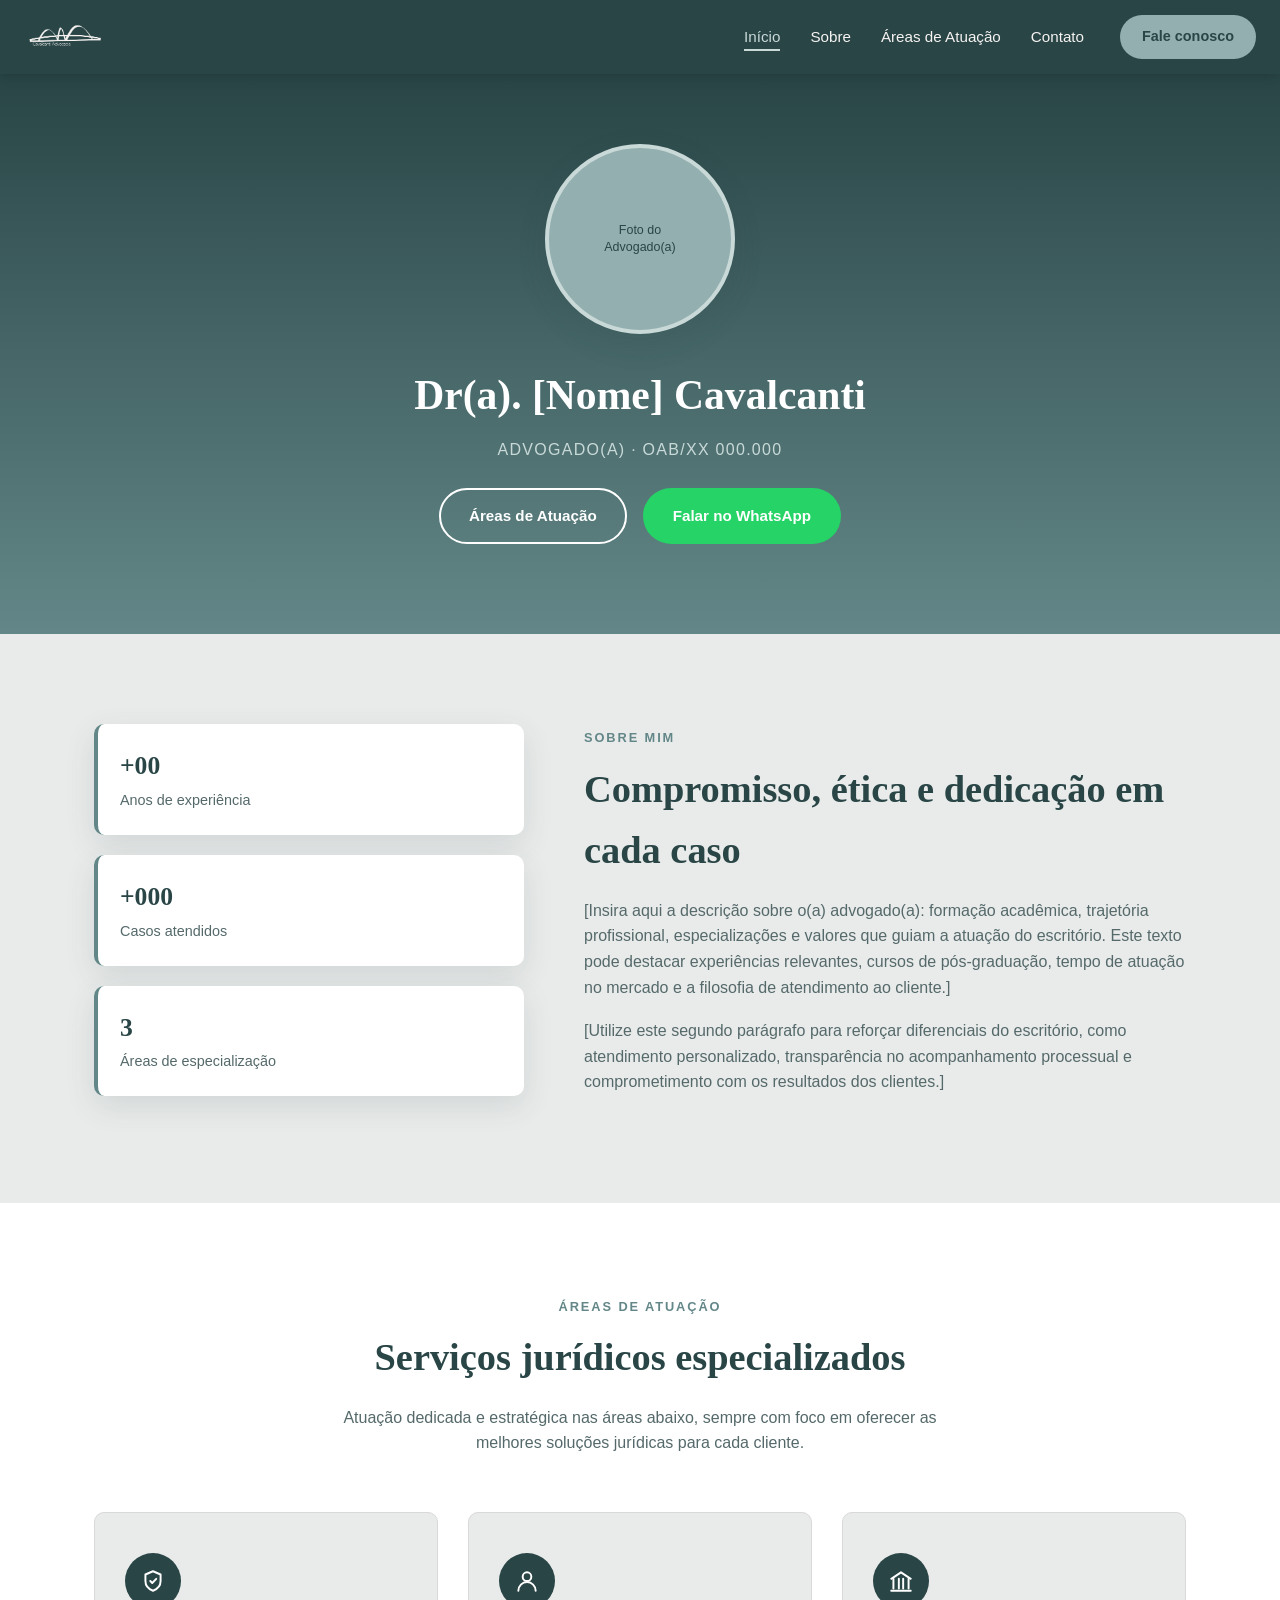
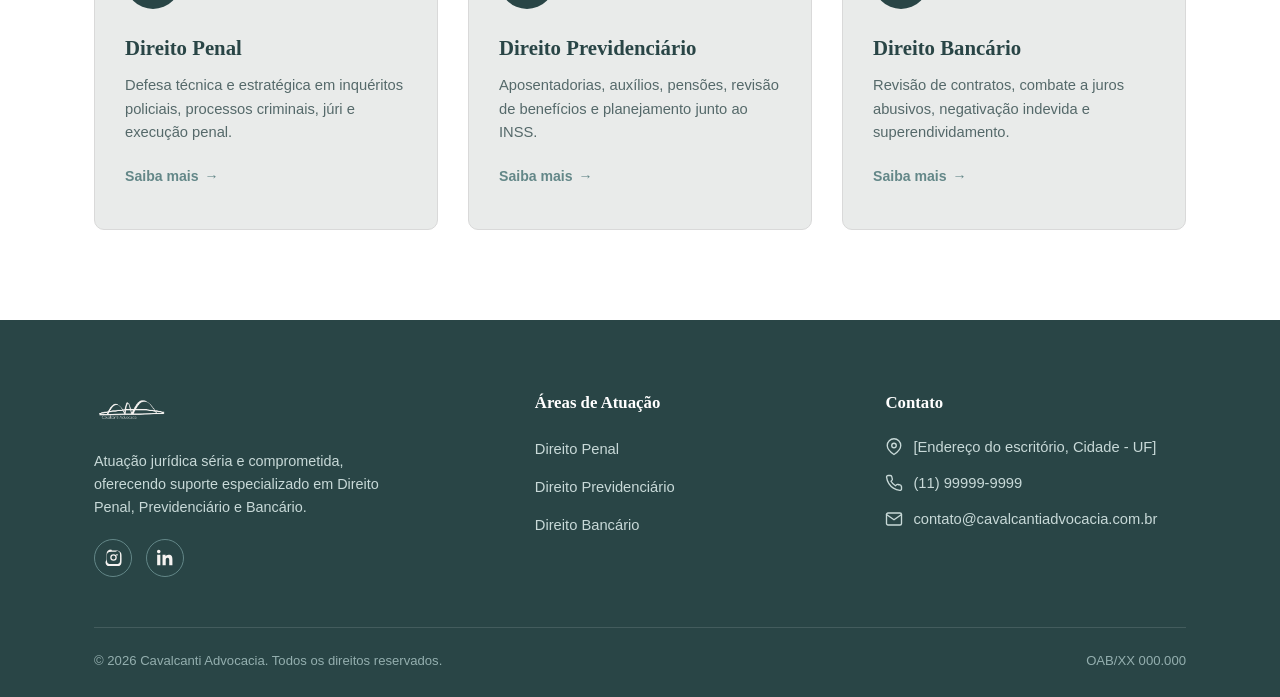
==== index.html @ 25c7cf54 "código inicial cavalcanti advocacia" ====
<!DOCTYPE html>
<html lang="pt-BR">
<head>
  <meta charset="UTF-8">
  <meta name="viewport" content="width=device-width, initial-scale=1.0">
  <title>Cavalcanti Advocacia | Advocacia especializada</title>
  <meta name="description" content="Cavalcanti Advocacia — atuação especializada em Direito Penal, Direito Previdenciário e Direito Bancário.">
  <link rel="icon" href="assets/img/logo.png" type="image/png">
  <link rel="stylesheet" href="css/style.css">
</head>
<body>

  <!-- ==================== HEADER ==================== -->
  <header class="header">
    <div class="header__inner">
      <a href="index.html" class="header__logo">
        <img src="assets/img/logo.png" alt="Cavalcanti Advocacia">
      </a>

      <nav class="nav">
        <ul class="nav__list">
          <li><a href="index.html" class="nav__link is-active">Início</a></li>
          <li><a href="index.html#sobre" class="nav__link">Sobre</a></li>
          <li><a href="index.html#areas-de-atuacao" class="nav__link">Áreas de Atuação</a></li>
          <li><a href="index.html#contato" class="nav__link">Contato</a></li>
        </ul>
        <a href="https://wa.me/5511999999999" target="_blank" rel="noopener" class="nav__cta">Fale conosco</a>
      </nav>

      <button class="nav__toggle" aria-label="Abrir menu">
        <span></span>
        <span></span>
        <span></span>
      </button>
    </div>
  </header>

  <!-- ==================== HERO / FOTO ==================== -->
  <section class="hero">
    <div class="container">
      <div class="hero__photo-frame">
        <!-- Substitua o conteúdo abaixo pela foto real: <img src="assets/img/foto-perfil.jpg" alt="Nome do Advogado"> -->
        <div class="hero__photo-placeholder">Foto do<br>Advogado(a)</div>
      </div>
      <h1 class="hero__name">Dr(a). [Nome] Cavalcanti</h1>
      <p class="hero__role">Advogado(a) &middot; OAB/XX 000.000</p>
      <div class="hero__actions">
        <a href="#areas-de-atuacao" class="btn btn-outline">Áreas de Atuação</a>
        <a href="https://wa.me/5511999999999" target="_blank" rel="noopener" class="btn btn-whatsapp">Falar no WhatsApp</a>
      </div>
    </div>
  </section>

  <!-- ==================== SOBRE MIM ==================== -->
  <section class="about" id="sobre">
    <div class="container about__grid">
      <div class="about__highlights">
        <div class="about__highlight">
          <strong>+00</strong>
          <span>Anos de experiência</span>
        </div>
        <div class="about__highlight">
          <strong>+000</strong>
          <span>Casos atendidos</span>
        </div>
        <div class="about__highlight">
          <strong>3</strong>
          <span>Áreas de especialização</span>
        </div>
      </div>

      <div class="about__text">
        <span class="section-label">Sobre mim</span>
        <h2 class="section-title">Compromisso, ética e dedicação em cada caso</h2>
        <p>
          [Insira aqui a descrição sobre o(a) advogado(a): formação acadêmica, trajetória profissional,
          especializações e valores que guiam a atuação do escritório. Este texto pode destacar experiências
          relevantes, cursos de pós-graduação, tempo de atuação no mercado e a filosofia de atendimento ao cliente.]
        </p>
        <p>
          [Utilize este segundo parágrafo para reforçar diferenciais do escritório, como atendimento personalizado,
          transparência no acompanhamento processual e comprometimento com os resultados dos clientes.]
        </p>
      </div>
    </div>
  </section>

  <!-- ==================== ÁREAS DE ATUAÇÃO ==================== -->
  <section class="services" id="areas-de-atuacao">
    <div class="container">
      <div class="services__header">
        <span class="section-label">Áreas de Atuação</span>
        <h2 class="section-title">Serviços jurídicos especializados</h2>
        <p class="section-intro">
          Atuação dedicada e estratégica nas áreas abaixo, sempre com foco em oferecer as melhores soluções
          jurídicas para cada cliente.
        </p>
      </div>

      <div class="services__grid">

        <a href="servicos/direito-penal.html" class="service-card">
          <div class="service-card__icon">
            <svg viewBox="0 0 24 24" stroke-width="1.8" stroke-linecap="round" stroke-linejoin="round">
              <path d="M12 3l7 3v6c0 4.5-3 7.5-7 9-4-1.5-7-4.5-7-9V6l7-3z"></path>
              <path d="M9.5 12l1.8 1.8L15 10"></path>
            </svg>
          </div>
          <h3 class="service-card__title">Direito Penal</h3>
          <p class="service-card__text">
            Defesa técnica e estratégica em inquéritos policiais, processos criminais, júri e execução penal.
          </p>
          <span class="service-card__link">Saiba mais</span>
        </a>

        <a href="servicos/direito-previdenciario.html" class="service-card">
          <div class="service-card__icon">
            <svg viewBox="0 0 24 24" stroke-width="1.8" stroke-linecap="round" stroke-linejoin="round">
              <circle cx="12" cy="8" r="4"></circle>
              <path d="M4 21c0-4.4 3.6-8 8-8s8 3.6 8 8"></path>
            </svg>
          </div>
          <h3 class="service-card__title">Direito Previdenciário</h3>
          <p class="service-card__text">
            Aposentadorias, auxílios, pensões, revisão de benefícios e planejamento junto ao INSS.
          </p>
          <span class="service-card__link">Saiba mais</span>
        </a>

        <a href="servicos/direito-bancario.html" class="service-card">
          <div class="service-card__icon">
            <svg viewBox="0 0 24 24" stroke-width="1.8" stroke-linecap="round" stroke-linejoin="round">
              <path d="M3 10l9-6 9 6"></path>
              <path d="M5 10v9M10 10v9M14 10v9M19 10v9"></path>
              <path d="M3 21h18"></path>
            </svg>
          </div>
          <h3 class="service-card__title">Direito Bancário</h3>
          <p class="service-card__text">
            Revisão de contratos, combate a juros abusivos, negativação indevida e superendividamento.
          </p>
          <span class="service-card__link">Saiba mais</span>
        </a>

      </div>
    </div>
  </section>

  <!-- ==================== RODAPÉ / CONTATO ==================== -->
  <footer class="footer" id="contato">
    <div class="container">
      <div class="footer__grid">
        <div>
          <a href="index.html" class="footer__logo">
            <img src="assets/img/logo.png" alt="Cavalcanti Advocacia">
          </a>
          <p class="footer__about">
            Atuação jurídica séria e comprometida, oferecendo suporte especializado em Direito Penal,
            Previdenciário e Bancário.
          </p>
          <div class="footer__social">
            <a href="#" target="_blank" rel="noopener" aria-label="Instagram">
              <svg viewBox="0 0 24 24"><path d="M12 2.2c3.2 0 3.6 0 4.9.07 1.2.06 2 .25 2.7.53a5.4 5.4 0 011.9 1.27 5.4 5.4 0 011.28 1.9c.28.7.47 1.5.53 2.7.06 1.3.07 1.7.07 4.9s0 3.6-.07 4.9c-.06 1.2-.25 2-.53 2.7a5.4 5.4 0 01-1.27 1.9 5.4 5.4 0 01-1.9 1.28c-.7.28-1.5.47-2.7.53-1.3.06-1.7.07-4.9.07s-3.6 0-4.9-.07c-1.2-.06-2-.25-2.7-.53a5.4 5.4 0 01-1.9-1.27 5.4 5.4 0 01-1.28-1.9c-.28-.7-.47-1.5-.53-2.7C2.2 15.6 2.2 15.2 2.2 12s0-3.6.07-4.9c.06-1.2.25-2 .53-2.7a5.4 5.4 0 011.27-1.9A5.4 5.4 0 015.97 1.2c.7-.28 1.5-.47 2.7-.53C9.97 2.2 10.4 2.2 12 2.2zm0 1.8c-3.14 0-3.5 0-4.75.07-1 .05-1.6.2-1.97.35a3.6 3.6 0 00-1.3.85 3.6 3.6 0 00-.85 1.3c-.15.37-.3.97-.35 1.97C2.7 8.5 2.7 8.86 2.7 12s0 3.5.07 4.75c.05 1 .2 1.6.35 1.97.16.4.4.75.85 1.3.4.4.75.65 1.3.85.37.15.97.3 1.97.35 1.25.06 1.6.07 4.75.07s3.5 0 4.75-.07c1-.05 1.6-.2 1.97-.35a3.6 3.6 0 001.3-.85c.4-.4.65-.75.85-1.3.15-.37.3-.97.35-1.97.06-1.25.07-1.6.07-4.75s0-3.5-.07-4.75c-.05-1-.2-1.6-.35-1.97a3.6 3.6 0 00-.85-1.3 3.6 3.6 0 00-1.3-.85c-.37-.15-.97-.3-1.97-.35C15.5 4 15.14 4 12 4zm0 3.4a4.6 4.6 0 110 9.2 4.6 4.6 0 010-9.2zm0 1.8a2.8 2.8 0 100 5.6 2.8 2.8 0 000-5.6zm4.8-2a1.08 1.08 0 110 2.15 1.08 1.08 0 010-2.15z"></path></svg>
            </a>
            <a href="#" target="_blank" rel="noopener" aria-label="LinkedIn">
              <svg viewBox="0 0 24 24"><path d="M4.98 3.5C4.98 4.88 3.9 6 2.5 6S0 4.88 0 3.5 1.12 1 2.5 1s2.48 1.12 2.48 2.5zM.24 8.25h4.5V23H.24V8.25zm7.6 0H12.1v2.01h.06c.6-1.1 2.06-2.26 4.24-2.26 4.53 0 5.36 2.9 5.36 6.68V23h-4.5v-6.86c0-1.64-.03-3.75-2.3-3.75-2.3 0-2.65 1.77-2.65 3.63V23h-4.5V8.25z"></path></svg>
            </a>
          </div>
        </div>

        <div>
          <h4 class="footer__heading">Áreas de Atuação</h4>
          <ul class="footer__list">
            <li><a href="servicos/direito-penal.html">Direito Penal</a></li>
            <li><a href="servicos/direito-previdenciario.html">Direito Previdenciário</a></li>
            <li><a href="servicos/direito-bancario.html">Direito Bancário</a></li>
          </ul>
        </div>

        <div>
          <h4 class="footer__heading">Contato</h4>
          <ul class="footer__list">
            <li class="footer__contact-item">
              <svg viewBox="0 0 24 24" stroke="currentColor" stroke-width="1.8" stroke-linecap="round" stroke-linejoin="round"><path d="M21 10c0 6-9 12-9 12S3 16 3 10a9 9 0 0118 0z"></path><circle cx="12" cy="10" r="3"></circle></svg>
              <span>[Endereço do escritório, Cidade - UF]</span>
            </li>
            <li class="footer__contact-item">
              <svg viewBox="0 0 24 24" stroke="currentColor" stroke-width="1.8" stroke-linecap="round" stroke-linejoin="round"><path d="M22 16.9v3a2 2 0 01-2.2 2 19.8 19.8 0 01-8.6-3.1 19.5 19.5 0 01-6-6A19.8 19.8 0 012.1 4.2 2 2 0 014.1 2h3a2 2 0 012 1.7c.1.9.3 1.8.6 2.7a2 2 0 01-.5 2.1L8 9.7a16 16 0 006 6l1.2-1.2a2 2 0 012.1-.5c.9.3 1.8.5 2.7.6a2 2 0 011.7 2.1z"></path></svg>
              <a href="https://wa.me/5511999999999" target="_blank" rel="noopener">(11) 99999-9999</a>
            </li>
            <li class="footer__contact-item">
              <svg viewBox="0 0 24 24" stroke="currentColor" stroke-width="1.8" stroke-linecap="round" stroke-linejoin="round"><path d="M4 4h16v16H4z" opacity="0"></path><path d="M22 6l-10 7L2 6"></path><rect x="2" y="4" width="20" height="16" rx="2"></rect></svg>
              <a href="mailto:contato@cavalcantiadvocacia.com.br">contato@cavalcantiadvocacia.com.br</a>
            </li>
          </ul>
        </div>
      </div>

      <div class="footer__bottom">
        <span>&copy; <span id="year"></span> Cavalcanti Advocacia. Todos os direitos reservados.</span>
        <span>OAB/XX 000.000</span>
      </div>
    </div>
  </footer>

  <!-- ==================== BOTÃO FLUTUANTE WHATSAPP ==================== -->
  <a href="https://wa.me/5511999999999?text=Ol%C3%A1%2C%20gostaria%20de%20falar%20sobre%20um%20caso."
     target="_blank" rel="noopener" class="whatsapp-float" aria-label="Falar no WhatsApp">
    <svg viewBox="0 0 32 32"><path d="M16.01 3C9.38 3 4 8.38 4 15.01c0 2.35.66 4.55 1.8 6.42L4 29l7.76-1.75a11.9 11.9 0 004.25.78c6.63 0 12.01-5.38 12.01-12.02C28.02 8.38 22.64 3 16.01 3zm0 21.8c-1.5 0-2.94-.4-4.2-1.1l-.3-.17-4.6 1.04 1.02-4.48-.2-.32a9.7 9.7 0 01-1.5-5.16c0-5.4 4.4-9.8 9.79-9.8 5.4 0 9.79 4.4 9.79 9.8 0 5.4-4.4 9.79-9.79 9.79zm5.4-7.34c-.3-.15-1.75-.86-2.02-.96-.27-.1-.47-.15-.66.15-.2.3-.76.96-.93 1.16-.17.2-.34.22-.64.07-.3-.15-1.25-.46-2.38-1.47a8.9 8.9 0 01-1.65-2.05c-.17-.3-.02-.46.13-.6.13-.14.3-.34.44-.52.15-.17.2-.3.3-.5.1-.2.05-.37-.02-.52-.07-.15-.66-1.6-.9-2.18-.24-.58-.48-.5-.66-.5-.17 0-.37-.02-.56-.02-.2 0-.52.07-.79.37-.27.3-1.04 1.02-1.04 2.48 0 1.46 1.07 2.87 1.22 3.07.15.2 2.1 3.2 5.08 4.49.71.3 1.26.49 1.69.63.71.22 1.36.19 1.87.11.57-.08 1.75-.71 2-1.4.24-.68.24-1.27.17-1.4-.07-.13-.27-.2-.56-.34z"></path></svg>
    <span class="whatsapp-float__text">Fale conosco</span>
  </a>

  <script src="js/main.js"></script>
  <script>document.getElementById('year').textContent = new Date().getFullYear();</script>
</body>
</html>
---- css/style.css ----
/* ==========================================================================
   Cavalcanti Advocacia — Estilos globais
   ========================================================================== */

:root {
  --color-dark: #294546;
  --color-teal: #638788;
  --color-sage: #94AFAF;
  --color-sage-light: #C8D9D8;
  --color-offwhite: #E9EBEA;
  --color-gray: #D9D9D9;
  --color-white: #FFFFFF;
  --color-cream: #F6F3F1;

  --color-text: #24312f;
  --color-text-muted: #55696a;

  --font-heading: 'Georgia', 'Times New Roman', serif;
  --font-body: 'Segoe UI', Tahoma, Verdana, sans-serif;

  --container-width: 1140px;
  --radius: 10px;
  --shadow-card: 0 10px 30px rgba(41, 69, 70, 0.12);
  --transition: 0.25s ease;
}

* {
  box-sizing: border-box;
  margin: 0;
  padding: 0;
}

html {
  scroll-behavior: smooth;
}

body {
  font-family: var(--font-body);
  color: var(--color-text);
  background: var(--color-white);
  line-height: 1.6;
}

img {
  max-width: 100%;
  display: block;
}

a {
  text-decoration: none;
  color: inherit;
}

ul {
  list-style: none;
}

.container {
  width: 100%;
  max-width: var(--container-width);
  margin: 0 auto;
  padding: 0 24px;
}

.section-label {
  display: inline-block;
  font-size: 0.8rem;
  letter-spacing: 0.15em;
  text-transform: uppercase;
  color: var(--color-teal);
  font-weight: 600;
  margin-bottom: 10px;
}

.section-title {
  font-family: var(--font-heading);
  font-size: clamp(1.8rem, 3vw, 2.4rem);
  color: var(--color-dark);
  margin-bottom: 16px;
}

.section-intro {
  max-width: 640px;
  color: var(--color-text-muted);
  margin-bottom: 48px;
}

.btn {
  display: inline-flex;
  align-items: center;
  gap: 8px;
  padding: 14px 28px;
  border-radius: 999px;
  font-weight: 600;
  font-size: 0.95rem;
  border: 2px solid transparent;
  cursor: pointer;
  transition: transform var(--transition), background var(--transition), color var(--transition), border-color var(--transition);
}

.btn:hover {
  transform: translateY(-2px);
}

.btn-primary {
  background: var(--color-dark);
  color: var(--color-white);
}

.btn-primary:hover {
  background: var(--color-teal);
}

.btn-outline {
  border-color: var(--color-white);
  color: var(--color-white);
}

.btn-outline:hover {
  background: var(--color-white);
  color: var(--color-dark);
}

.btn-whatsapp {
  background: #25D366;
  color: var(--color-white);
}

.btn-whatsapp:hover {
  background: #1ebe5b;
}

/* ==========================================================================
   Header
   ========================================================================== */

.header {
  position: sticky;
  top: 0;
  z-index: 200;
  background: var(--color-dark);
  box-shadow: 0 2px 12px rgba(0, 0, 0, 0.15);
}

.header__inner {
  display: flex;
  align-items: center;
  justify-content: space-between;
  padding: 14px 24px;
}

.header__logo img {
  height: 46px;
  width: auto;
}

.nav {
  display: flex;
  align-items: center;
  gap: 36px;
}

.nav__list {
  display: flex;
  gap: 30px;
}

.nav__link {
  color: var(--color-cream);
  font-size: 0.95rem;
  font-weight: 500;
  position: relative;
  padding: 6px 0;
  transition: color var(--transition);
}

.nav__link:hover,
.nav__link.is-active {
  color: var(--color-sage-light);
}

.nav__link::after {
  content: '';
  position: absolute;
  left: 0;
  bottom: 0;
  width: 0;
  height: 2px;
  background: var(--color-sage-light);
  transition: width var(--transition);
}

.nav__link:hover::after,
.nav__link.is-active::after {
  width: 100%;
}

.nav__cta {
  background: var(--color-sage);
  color: var(--color-dark);
  padding: 10px 22px;
  border-radius: 999px;
  font-weight: 600;
  font-size: 0.9rem;
  transition: background var(--transition);
  white-space: nowrap;
}

.nav__cta:hover {
  background: var(--color-sage-light);
}

.nav__toggle {
  display: none;
  flex-direction: column;
  gap: 5px;
  background: none;
  border: none;
  cursor: pointer;
  padding: 6px;
}

.nav__toggle span {
  width: 26px;
  height: 2px;
  background: var(--color-cream);
  display: block;
}

@media (max-width: 900px) {
  .nav {
    position: fixed;
    inset: 70px 0 0 0;
    background: var(--color-dark);
    flex-direction: column;
    align-items: flex-start;
    padding: 30px 24px;
    gap: 26px;
    transform: translateX(100%);
    transition: transform var(--transition);
    overflow-y: auto;
  }

  .nav.is-open {
    transform: translateX(0);
  }

  .nav__list {
    flex-direction: column;
    gap: 22px;
    width: 100%;
  }

  .nav__toggle {
    display: flex;
  }
}

/* ==========================================================================
   Hero / Foto do profissional
   ========================================================================== */

.hero {
  background: linear-gradient(180deg, var(--color-dark) 0%, var(--color-teal) 100%);
  color: var(--color-white);
  text-align: center;
  padding: 70px 24px 90px;
}

.hero__photo-frame {
  width: 190px;
  height: 190px;
  margin: 0 auto 28px;
  border-radius: 50%;
  border: 4px solid var(--color-sage-light);
  overflow: hidden;
  background: var(--color-sage);
  display: flex;
  align-items: center;
  justify-content: center;
  box-shadow: var(--shadow-card);
}

.hero__photo-frame img {
  width: 100%;
  height: 100%;
  object-fit: cover;
}

.hero__photo-placeholder {
  color: var(--color-dark);
  font-size: 0.78rem;
  text-align: center;
  padding: 10px;
  line-height: 1.4;
}

.hero__name {
  font-family: var(--font-heading);
  font-size: clamp(1.8rem, 4vw, 2.6rem);
  margin-bottom: 8px;
}

.hero__role {
  font-size: 1rem;
  letter-spacing: 0.08em;
  text-transform: uppercase;
  color: var(--color-sage-light);
  margin-bottom: 26px;
}

.hero__actions {
  display: flex;
  gap: 16px;
  justify-content: center;
  flex-wrap: wrap;
}

/* ==========================================================================
   Sobre mim
   ========================================================================== */

.about {
  background: var(--color-offwhite);
  padding: 90px 24px;
}

.about__grid {
  display: grid;
  grid-template-columns: 1fr 1.4fr;
  gap: 60px;
  align-items: start;
}

.about__highlights {
  display: grid;
  gap: 20px;
}

.about__highlight {
  background: var(--color-white);
  border-radius: var(--radius);
  padding: 22px;
  box-shadow: var(--shadow-card);
  border-left: 4px solid var(--color-teal);
}

.about__highlight strong {
  display: block;
  font-size: 1.6rem;
  color: var(--color-dark);
  font-family: var(--font-heading);
}

.about__highlight span {
  color: var(--color-text-muted);
  font-size: 0.9rem;
}

.about__text p {
  color: var(--color-text-muted);
  margin-bottom: 18px;
}

@media (max-width: 800px) {
  .about__grid {
    grid-template-columns: 1fr;
  }
}

/* ==========================================================================
   Áreas de atuação / Cards de serviço
   ========================================================================== */

.services {
  padding: 90px 24px;
  background: var(--color-white);
}

.services__header {
  text-align: center;
  max-width: 640px;
  margin: 0 auto 56px;
}

.services__header .section-intro {
  margin-left: auto;
  margin-right: auto;
}

.services__grid {
  display: grid;
  grid-template-columns: repeat(3, 1fr);
  gap: 30px;
}

.service-card {
  display: block;
  background: var(--color-offwhite);
  border-radius: var(--radius);
  padding: 40px 30px;
  text-align: left;
  transition: transform var(--transition), box-shadow var(--transition), background var(--transition);
  border: 1px solid var(--color-gray);
}

.service-card:hover {
  transform: translateY(-8px);
  box-shadow: var(--shadow-card);
  background: var(--color-white);
}

.service-card__icon {
  width: 56px;
  height: 56px;
  border-radius: 50%;
  background: var(--color-dark);
  color: var(--color-white);
  display: flex;
  align-items: center;
  justify-content: center;
  margin-bottom: 22px;
}

.service-card__icon svg {
  width: 26px;
  height: 26px;
  stroke: var(--color-white);
  fill: none;
}

.service-card__title {
  font-family: var(--font-heading);
  font-size: 1.3rem;
  color: var(--color-dark);
  margin-bottom: 10px;
}

.service-card__text {
  color: var(--color-text-muted);
  font-size: 0.92rem;
  margin-bottom: 18px;
}

.service-card__link {
  font-weight: 600;
  font-size: 0.88rem;
  color: var(--color-teal);
  display: inline-flex;
  align-items: center;
  gap: 6px;
}

.service-card__link::after {
  content: '→';
  transition: transform var(--transition);
}

.service-card:hover .service-card__link::after {
  transform: translateX(4px);
}

@media (max-width: 900px) {
  .services__grid {
    grid-template-columns: 1fr;
  }
}

/* ==========================================================================
   Botão flutuante do WhatsApp
   ========================================================================== */

.whatsapp-float {
  position: fixed;
  right: 26px;
  bottom: 26px;
  z-index: 300;
  display: flex;
  align-items: center;
  gap: 10px;
  background: #25D366;
  color: var(--color-white);
  padding: 14px 20px;
  border-radius: 999px;
  box-shadow: 0 8px 24px rgba(0, 0, 0, 0.25);
  font-weight: 600;
  font-size: 0.9rem;
  opacity: 0;
  visibility: hidden;
  transform: translateY(20px);
  transition: opacity var(--transition), transform var(--transition), visibility var(--transition);
}

.whatsapp-float.is-visible {
  opacity: 1;
  visibility: visible;
  transform: translateY(0);
}

.whatsapp-float svg {
  width: 24px;
  height: 24px;
  fill: var(--color-white);
  flex-shrink: 0;
}

.whatsapp-float__text {
  white-space: nowrap;
}

@media (max-width: 600px) {
  .whatsapp-float__text {
    display: none;
  }

  .whatsapp-float {
    padding: 14px;
  }
}

/* ==========================================================================
   Página de serviço dedicada
   ========================================================================== */

.service-hero {
  background: linear-gradient(180deg, var(--color-dark) 0%, var(--color-teal) 100%);
  color: var(--color-white);
  padding: 60px 24px 70px;
}

.breadcrumb {
  font-size: 0.85rem;
  color: var(--color-sage-light);
  margin-bottom: 20px;
}

.breadcrumb a {
  color: var(--color-sage-light);
  opacity: 0.8;
}

.breadcrumb a:hover {
  opacity: 1;
  text-decoration: underline;
}

.service-hero__title {
  font-family: var(--font-heading);
  font-size: clamp(2rem, 4vw, 2.8rem);
  max-width: 700px;
}

.service-hero__subtitle {
  margin-top: 16px;
  max-width: 640px;
  color: var(--color-sage-light);
}

.service-detail {
  padding: 80px 24px;
}

.service-detail__grid {
  display: grid;
  grid-template-columns: 1.5fr 1fr;
  gap: 60px;
}

.service-detail__body p {
  color: var(--color-text-muted);
  margin-bottom: 20px;
}

.service-detail__list {
  display: grid;
  gap: 14px;
  margin: 28px 0;
}

.service-detail__list li {
  display: flex;
  gap: 12px;
  align-items: flex-start;
  color: var(--color-text);
  background: var(--color-offwhite);
  padding: 14px 18px;
  border-radius: var(--radius);
}

.service-detail__list li::before {
  content: '';
  width: 8px;
  height: 8px;
  border-radius: 50%;
  background: var(--color-teal);
  margin-top: 8px;
  flex-shrink: 0;
}

.service-detail__cta {
  align-self: start;
  background: var(--color-dark);
  color: var(--color-white);
  border-radius: var(--radius);
  padding: 36px 30px;
  position: sticky;
  top: 100px;
}

.service-detail__cta h3 {
  font-family: var(--font-heading);
  font-size: 1.4rem;
  margin-bottom: 14px;
}

.service-detail__cta p {
  color: var(--color-sage-light);
  font-size: 0.92rem;
  margin-bottom: 24px;
}

.service-detail__cta .btn {
  width: 100%;
  justify-content: center;
}

.related-services {
  background: var(--color-offwhite);
  padding: 70px 24px;
}

.related-services__grid {
  display: grid;
  grid-template-columns: repeat(2, 1fr);
  gap: 24px;
}

@media (max-width: 800px) {
  .service-detail__grid {
    grid-template-columns: 1fr;
  }

  .service-detail__cta {
    position: static;
  }

  .related-services__grid {
    grid-template-columns: 1fr;
  }
}

/* ==========================================================================
   Rodapé / Contato
   ========================================================================== */

.footer {
  background: var(--color-dark);
  color: var(--color-cream);
  padding: 70px 24px 26px;
}

.footer__grid {
  display: grid;
  grid-template-columns: 1.3fr 1fr 1fr;
  gap: 50px;
  margin-bottom: 50px;
}

.footer__logo img {
  height: 42px;
  margin-bottom: 18px;
}

.footer__about {
  color: var(--color-sage-light);
  font-size: 0.9rem;
  max-width: 320px;
}

.footer__heading {
  font-family: var(--font-heading);
  font-size: 1.05rem;
  margin-bottom: 20px;
  color: var(--color-white);
}

.footer__list {
  display: grid;
  gap: 12px;
}

.footer__list a,
.footer__contact-item {
  color: var(--color-sage-light);
  font-size: 0.92rem;
  transition: color var(--transition);
}

.footer__list a:hover {
  color: var(--color-white);
}

.footer__contact-item {
  display: flex;
  gap: 10px;
  align-items: flex-start;
}

.footer__contact-item svg {
  width: 18px;
  height: 18px;
  stroke: var(--color-sage-light);
  fill: none;
  flex-shrink: 0;
  margin-top: 2px;
}

.footer__social {
  display: flex;
  gap: 14px;
  margin-top: 20px;
}

.footer__social a {
  width: 38px;
  height: 38px;
  border-radius: 50%;
  border: 1px solid var(--color-teal);
  display: flex;
  align-items: center;
  justify-content: center;
  transition: background var(--transition), border-color var(--transition);
}

.footer__social a:hover {
  background: var(--color-teal);
}

.footer__social svg {
  width: 17px;
  height: 17px;
  fill: var(--color-cream);
}

.footer__bottom {
  border-top: 1px solid rgba(255, 255, 255, 0.12);
  padding-top: 22px;
  display: flex;
  justify-content: space-between;
  flex-wrap: wrap;
  gap: 10px;
  font-size: 0.82rem;
  color: var(--color-sage);
}

@media (max-width: 800px) {
  .footer__grid {
    grid-template-columns: 1fr;
    gap: 36px;
  }
}
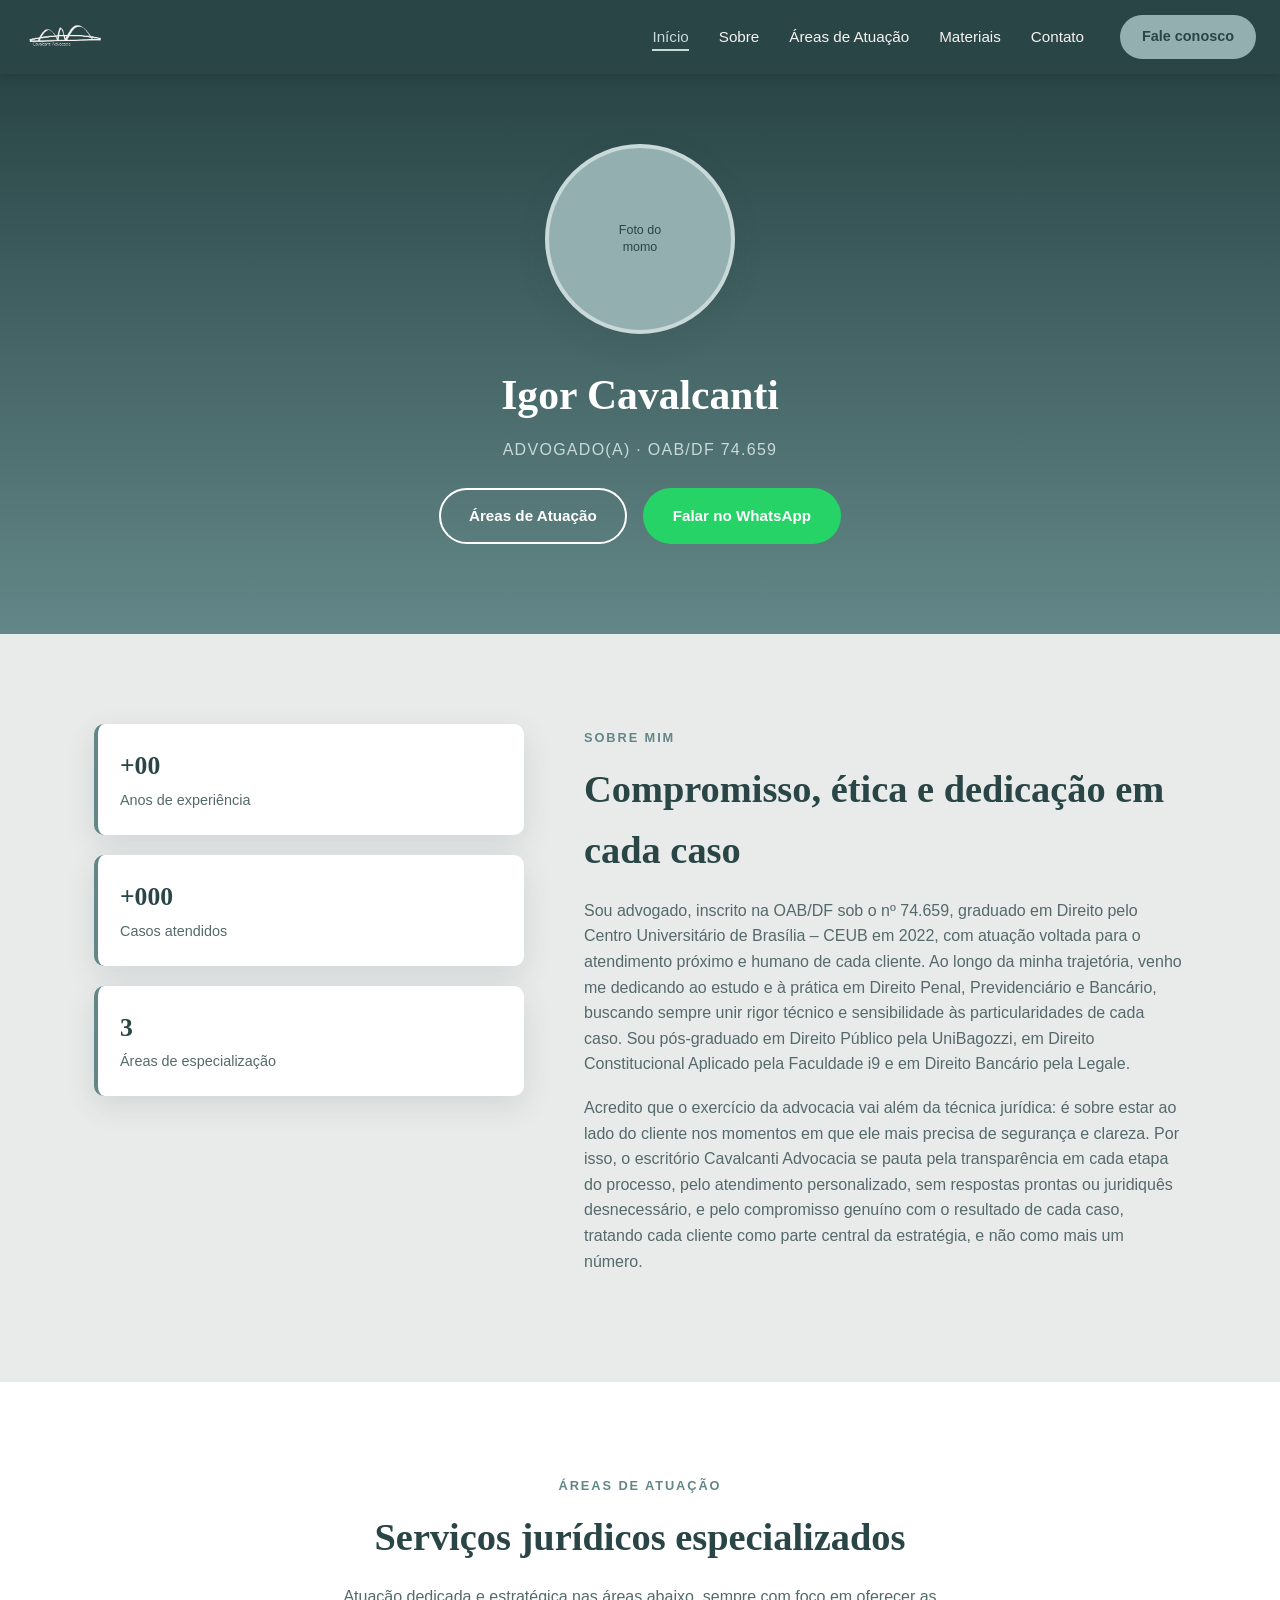
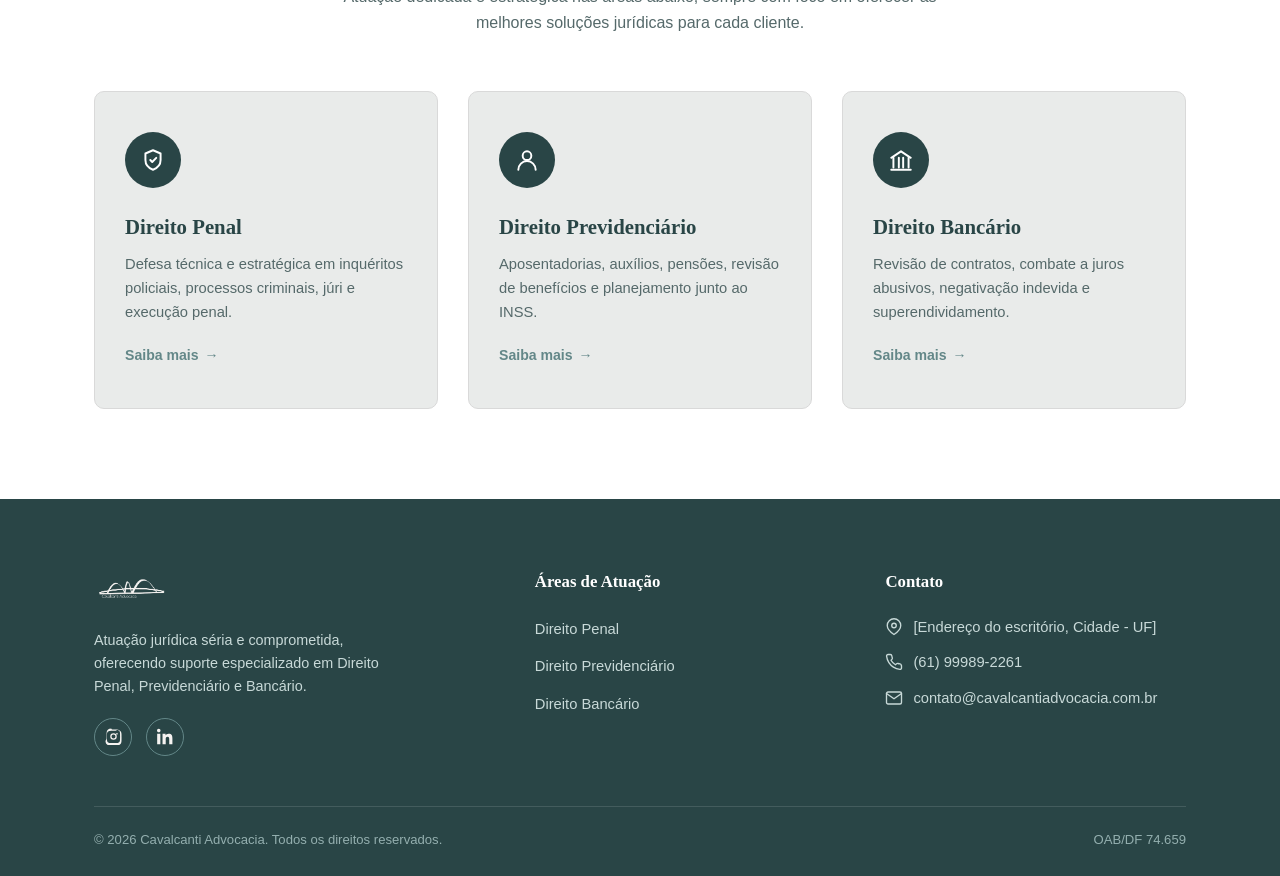
==== commit 0af41763: "Adiciona página de materiais e ajusta conteúdo dos serviços" ====
--- a/index.html
+++ b/index.html
@@ -6,7 +6,7 @@
   <title>Cavalcanti Advocacia | Advocacia especializada</title>
   <meta name="description" content="Cavalcanti Advocacia — atuação especializada em Direito Penal, Direito Previdenciário e Direito Bancário.">
   <link rel="icon" href="assets/img/logo.png" type="image/png">
-  <link rel="stylesheet" href="css/style.css">
+  <link rel="stylesheet" href="css/style.css?v=2">
 </head>
 <body>
 
@@ -22,6 +22,7 @@
           <li><a href="index.html" class="nav__link is-active">Início</a></li>
           <li><a href="index.html#sobre" class="nav__link">Sobre</a></li>
           <li><a href="index.html#areas-de-atuacao" class="nav__link">Áreas de Atuação</a></li>
+          <li><a href="materiais.html" class="nav__link">Materiais</a></li>
           <li><a href="index.html#contato" class="nav__link">Contato</a></li>
         </ul>
         <a href="https://wa.me/5511999999999" target="_blank" rel="noopener" class="nav__cta">Fale conosco</a>
@@ -40,13 +41,13 @@
     <div class="container">
       <div class="hero__photo-frame">
         <!-- Substitua o conteúdo abaixo pela foto real: <img src="assets/img/foto-perfil.jpg" alt="Nome do Advogado"> -->
-        <div class="hero__photo-placeholder">Foto do<br>Advogado(a)</div>
-      </div>
-      <h1 class="hero__name">Dr(a). [Nome] Cavalcanti</h1>
-      <p class="hero__role">Advogado(a) &middot; OAB/XX 000.000</p>
+        <div class="hero__photo-placeholder">Foto do<br>momo</div>
+      </div>
+      <h1 class="hero__name">Igor Cavalcanti</h1>
+      <p class="hero__role">Advogado(a) &middot; OAB/DF 74.659</p>
       <div class="hero__actions">
         <a href="#areas-de-atuacao" class="btn btn-outline">Áreas de Atuação</a>
-        <a href="https://wa.me/5511999999999" target="_blank" rel="noopener" class="btn btn-whatsapp">Falar no WhatsApp</a>
+        <a href="https://wa.me/5561999892261" target="_blank" rel="noopener" class="btn btn-whatsapp">Falar no WhatsApp</a>
       </div>
     </div>
   </section>
@@ -73,13 +74,10 @@
         <span class="section-label">Sobre mim</span>
         <h2 class="section-title">Compromisso, ética e dedicação em cada caso</h2>
         <p>
-          [Insira aqui a descrição sobre o(a) advogado(a): formação acadêmica, trajetória profissional,
-          especializações e valores que guiam a atuação do escritório. Este texto pode destacar experiências
-          relevantes, cursos de pós-graduação, tempo de atuação no mercado e a filosofia de atendimento ao cliente.]
+          Sou advogado, inscrito na OAB/DF sob o nº 74.659, graduado em Direito pelo Centro Universitário de Brasília – CEUB em 2022, com atuação voltada para o atendimento próximo e humano de cada cliente. Ao longo da minha trajetória, venho me dedicando ao estudo e à prática em Direito Penal, Previdenciário e Bancário, buscando sempre unir rigor técnico e sensibilidade às particularidades de cada caso. Sou pós-graduado em Direito Público pela UniBagozzi, em Direito Constitucional Aplicado pela Faculdade i9 e em Direito Bancário pela Legale.
         </p>
         <p>
-          [Utilize este segundo parágrafo para reforçar diferenciais do escritório, como atendimento personalizado,
-          transparência no acompanhamento processual e comprometimento com os resultados dos clientes.]
+          Acredito que o exercício da advocacia vai além da técnica jurídica: é sobre estar ao lado do cliente nos momentos em que ele mais precisa de segurança e clareza. Por isso, o escritório Cavalcanti Advocacia se pauta pela transparência em cada etapa do processo, pelo atendimento personalizado, sem respostas prontas ou juridiquês desnecessário, e pelo compromisso genuíno com o resultado de cada caso, tratando cada cliente como parte central da estratégia, e não como mais um número.
         </p>
       </div>
     </div>
@@ -159,7 +157,7 @@
             Previdenciário e Bancário.
           </p>
           <div class="footer__social">
-            <a href="#" target="_blank" rel="noopener" aria-label="Instagram">
+            <a href="https://www.instagram.com/cavalcantiadvocacia_?utm_source=qr" target="_blank" rel="noopener" aria-label="Instagram">
               <svg viewBox="0 0 24 24"><path d="M12 2.2c3.2 0 3.6 0 4.9.07 1.2.06 2 .25 2.7.53a5.4 5.4 0 011.9 1.27 5.4 5.4 0 011.28 1.9c.28.7.47 1.5.53 2.7.06 1.3.07 1.7.07 4.9s0 3.6-.07 4.9c-.06 1.2-.25 2-.53 2.7a5.4 5.4 0 01-1.27 1.9 5.4 5.4 0 01-1.9 1.28c-.7.28-1.5.47-2.7.53-1.3.06-1.7.07-4.9.07s-3.6 0-4.9-.07c-1.2-.06-2-.25-2.7-.53a5.4 5.4 0 01-1.9-1.27 5.4 5.4 0 01-1.28-1.9c-.28-.7-.47-1.5-.53-2.7C2.2 15.6 2.2 15.2 2.2 12s0-3.6.07-4.9c.06-1.2.25-2 .53-2.7a5.4 5.4 0 011.27-1.9A5.4 5.4 0 015.97 1.2c.7-.28 1.5-.47 2.7-.53C9.97 2.2 10.4 2.2 12 2.2zm0 1.8c-3.14 0-3.5 0-4.75.07-1 .05-1.6.2-1.97.35a3.6 3.6 0 00-1.3.85 3.6 3.6 0 00-.85 1.3c-.15.37-.3.97-.35 1.97C2.7 8.5 2.7 8.86 2.7 12s0 3.5.07 4.75c.05 1 .2 1.6.35 1.97.16.4.4.75.85 1.3.4.4.75.65 1.3.85.37.15.97.3 1.97.35 1.25.06 1.6.07 4.75.07s3.5 0 4.75-.07c1-.05 1.6-.2 1.97-.35a3.6 3.6 0 001.3-.85c.4-.4.65-.75.85-1.3.15-.37.3-.97.35-1.97.06-1.25.07-1.6.07-4.75s0-3.5-.07-4.75c-.05-1-.2-1.6-.35-1.97a3.6 3.6 0 00-.85-1.3 3.6 3.6 0 00-1.3-.85c-.37-.15-.97-.3-1.97-.35C15.5 4 15.14 4 12 4zm0 3.4a4.6 4.6 0 110 9.2 4.6 4.6 0 010-9.2zm0 1.8a2.8 2.8 0 100 5.6 2.8 2.8 0 000-5.6zm4.8-2a1.08 1.08 0 110 2.15 1.08 1.08 0 010-2.15z"></path></svg>
             </a>
             <a href="#" target="_blank" rel="noopener" aria-label="LinkedIn">
@@ -186,7 +184,7 @@
             </li>
             <li class="footer__contact-item">
               <svg viewBox="0 0 24 24" stroke="currentColor" stroke-width="1.8" stroke-linecap="round" stroke-linejoin="round"><path d="M22 16.9v3a2 2 0 01-2.2 2 19.8 19.8 0 01-8.6-3.1 19.5 19.5 0 01-6-6A19.8 19.8 0 012.1 4.2 2 2 0 014.1 2h3a2 2 0 012 1.7c.1.9.3 1.8.6 2.7a2 2 0 01-.5 2.1L8 9.7a16 16 0 006 6l1.2-1.2a2 2 0 012.1-.5c.9.3 1.8.5 2.7.6a2 2 0 011.7 2.1z"></path></svg>
-              <a href="https://wa.me/5511999999999" target="_blank" rel="noopener">(11) 99999-9999</a>
+              <a href="https://wa.me/5561999892261" target="_blank" rel="noopener">(61) 99989-2261</a>
             </li>
             <li class="footer__contact-item">
               <svg viewBox="0 0 24 24" stroke="currentColor" stroke-width="1.8" stroke-linecap="round" stroke-linejoin="round"><path d="M4 4h16v16H4z" opacity="0"></path><path d="M22 6l-10 7L2 6"></path><rect x="2" y="4" width="20" height="16" rx="2"></rect></svg>
@@ -198,7 +196,7 @@
 
       <div class="footer__bottom">
         <span>&copy; <span id="year"></span> Cavalcanti Advocacia. Todos os direitos reservados.</span>
-        <span>OAB/XX 000.000</span>
+        <span>OAB/DF 74.659</span>
       </div>
     </div>
   </footer>
--- a/css/style.css
+++ b/css/style.css
@@ -650,6 +650,188 @@
 }
 
 /* ==========================================================================
+   Materiais / Vitrine
+   ========================================================================== */
+
+.materials-hero {
+  background: linear-gradient(180deg, var(--color-dark) 0%, var(--color-teal) 100%);
+  color: var(--color-white);
+  padding: 60px 24px 70px;
+  text-align: center;
+}
+
+.materials-hero__title {
+  font-family: var(--font-heading);
+  font-size: clamp(2rem, 4vw, 2.8rem);
+  margin-bottom: 16px;
+}
+
+.materials-hero__subtitle {
+  max-width: 620px;
+  margin: 0 auto;
+  color: var(--color-sage-light);
+}
+
+.materials {
+  padding: 60px 24px 90px;
+  background: var(--color-white);
+}
+
+.materials__filters {
+  display: flex;
+  justify-content: center;
+  gap: 12px;
+  flex-wrap: wrap;
+  margin-bottom: 48px;
+}
+
+.materials__filter {
+  background: var(--color-offwhite);
+  border: 1px solid var(--color-gray);
+  color: var(--color-text);
+  padding: 10px 22px;
+  border-radius: 999px;
+  font-size: 0.88rem;
+  font-weight: 600;
+  cursor: pointer;
+  transition: background var(--transition), color var(--transition), border-color var(--transition);
+}
+
+.materials__filter:hover {
+  border-color: var(--color-teal);
+}
+
+.materials__filter.is-active {
+  background: var(--color-dark);
+  border-color: var(--color-dark);
+  color: var(--color-white);
+}
+
+.materials__grid {
+  display: grid;
+  grid-template-columns: repeat(auto-fill, minmax(230px, 1fr));
+  gap: 30px;
+}
+
+.material-card {
+  display: flex;
+  flex-direction: column;
+  background: var(--color-white);
+  border: 1px solid var(--color-gray);
+  border-radius: var(--radius);
+  overflow: hidden;
+  transition: transform var(--transition), box-shadow var(--transition);
+}
+
+.material-card:hover {
+  transform: translateY(-6px);
+  box-shadow: var(--shadow-card);
+}
+
+.material-card__cover {
+  position: relative;
+  aspect-ratio: 3 / 4;
+  background: linear-gradient(160deg, var(--color-sage) 0%, var(--color-dark) 100%);
+  display: flex;
+  align-items: center;
+  justify-content: center;
+  padding: 18px;
+  text-align: center;
+}
+
+.material-card__cover img {
+  width: 100%;
+  height: 100%;
+  object-fit: cover;
+}
+
+.material-card__cover-label {
+  color: var(--color-white);
+  font-family: var(--font-heading);
+  font-size: 1.05rem;
+  line-height: 1.3;
+}
+
+.material-card__badge {
+  position: absolute;
+  top: 12px;
+  left: 12px;
+  padding: 5px 12px;
+  border-radius: 999px;
+  font-size: 0.72rem;
+  font-weight: 700;
+  text-transform: uppercase;
+  letter-spacing: 0.04em;
+}
+
+.material-card__badge--free {
+  background: #25D366;
+  color: var(--color-white);
+}
+
+.material-card__badge--paid {
+  background: var(--color-cream);
+  color: var(--color-dark);
+}
+
+.material-card__area {
+  position: absolute;
+  bottom: 12px;
+  left: 12px;
+  right: 12px;
+  color: var(--color-sage-light);
+  font-size: 0.72rem;
+  font-weight: 600;
+  text-transform: uppercase;
+  letter-spacing: 0.04em;
+}
+
+.material-card__body {
+  padding: 20px;
+  display: flex;
+  flex-direction: column;
+  flex: 1;
+}
+
+.material-card__title {
+  font-family: var(--font-heading);
+  font-size: 1.05rem;
+  color: var(--color-dark);
+  margin-bottom: 8px;
+}
+
+.material-card__text {
+  color: var(--color-text-muted);
+  font-size: 0.86rem;
+  margin-bottom: 18px;
+  flex: 1;
+}
+
+.material-card__footer {
+  display: flex;
+  align-items: center;
+  justify-content: space-between;
+  gap: 10px;
+}
+
+.material-card__price {
+  font-weight: 700;
+  color: var(--color-dark);
+}
+
+.material-card__price--free {
+  color: #1ebe5b;
+}
+
+.material-card__btn {
+  padding: 10px 18px;
+  border-radius: 999px;
+  font-size: 0.82rem;
+  font-weight: 600;
+  white-space: nowrap;
+}
+
+/* ==========================================================================
    Rodapé / Contato
    ========================================================================== */
 
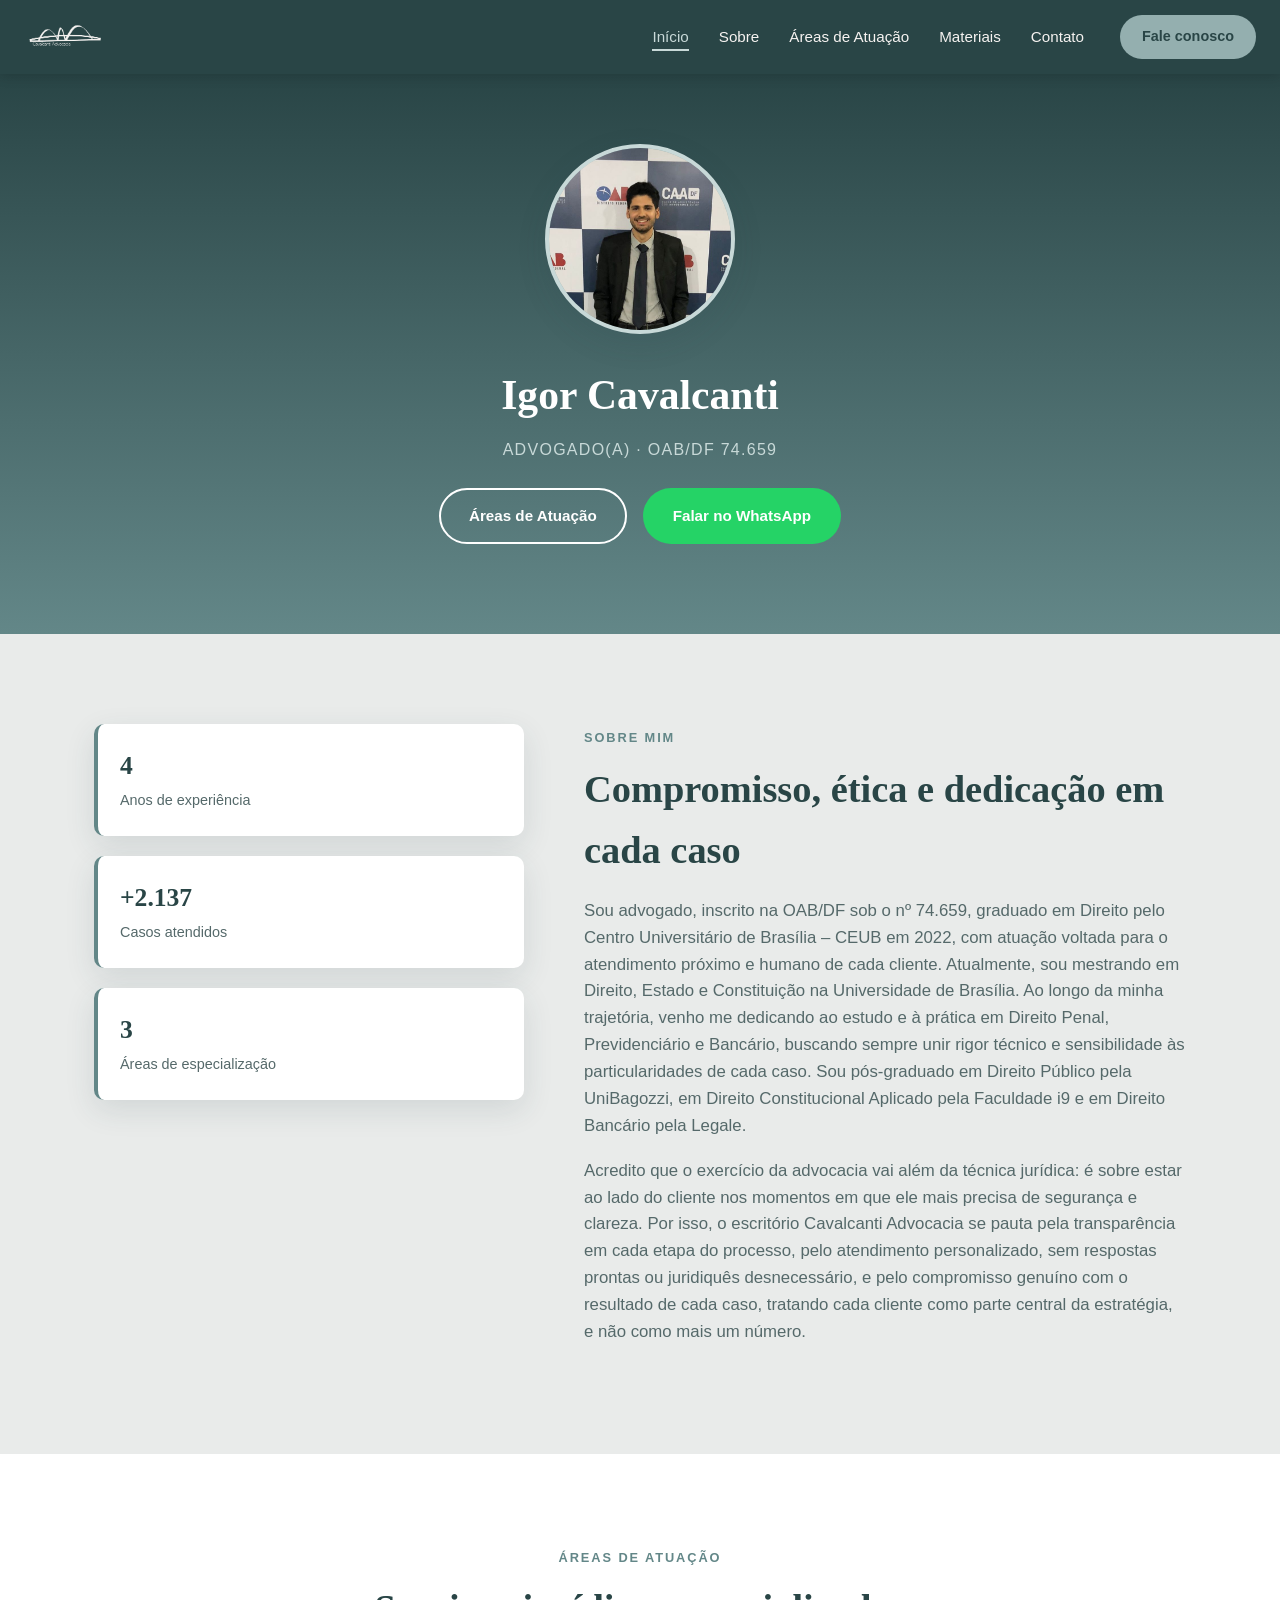
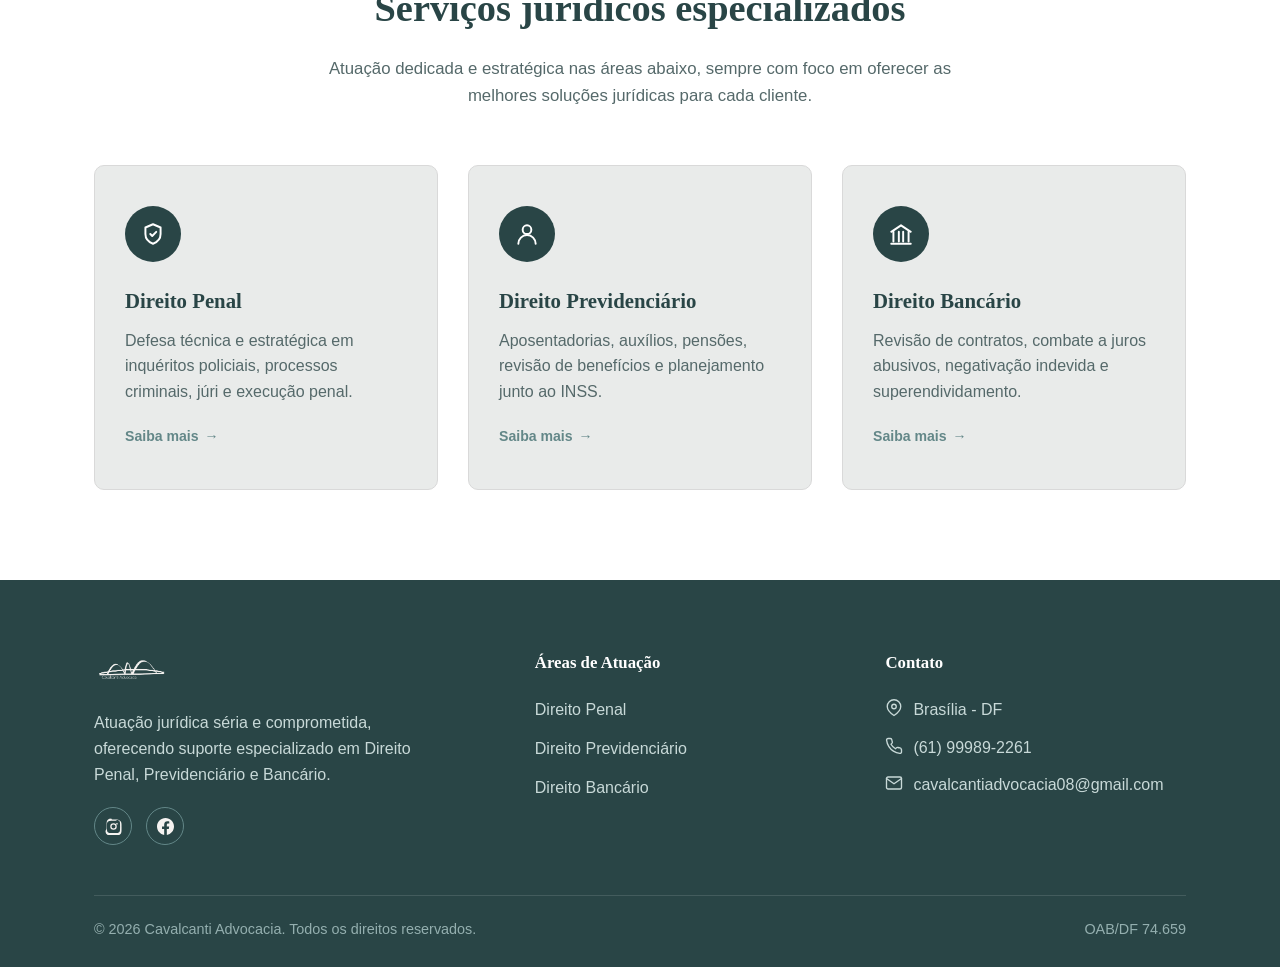
==== commit 4f2377b9: "Atualiza conteúdo, contatos e materiais do site" ====
--- a/index.html
+++ b/index.html
@@ -6,7 +6,7 @@
   <title>Cavalcanti Advocacia | Advocacia especializada</title>
   <meta name="description" content="Cavalcanti Advocacia — atuação especializada em Direito Penal, Direito Previdenciário e Direito Bancário.">
   <link rel="icon" href="assets/img/logo.png" type="image/png">
-  <link rel="stylesheet" href="css/style.css?v=2">
+  <link rel="stylesheet" href="css/style.css?v=3">
 </head>
 <body>
 
@@ -25,7 +25,7 @@
           <li><a href="materiais.html" class="nav__link">Materiais</a></li>
           <li><a href="index.html#contato" class="nav__link">Contato</a></li>
         </ul>
-        <a href="https://wa.me/5511999999999" target="_blank" rel="noopener" class="nav__cta">Fale conosco</a>
+        <a href="https://wa.me/5561999892261" target="_blank" rel="noopener" class="nav__cta">Fale conosco</a>
       </nav>
 
       <button class="nav__toggle" aria-label="Abrir menu">
@@ -40,8 +40,7 @@
   <section class="hero">
     <div class="container">
       <div class="hero__photo-frame">
-        <!-- Substitua o conteúdo abaixo pela foto real: <img src="assets/img/foto-perfil.jpg" alt="Nome do Advogado"> -->
-        <div class="hero__photo-placeholder">Foto do<br>momo</div>
+        <img src="assets/img/igor-cavalcanti.png" alt="Igor Cavalcanti">
       </div>
       <h1 class="hero__name">Igor Cavalcanti</h1>
       <p class="hero__role">Advogado(a) &middot; OAB/DF 74.659</p>
@@ -57,11 +56,11 @@
     <div class="container about__grid">
       <div class="about__highlights">
         <div class="about__highlight">
-          <strong>+00</strong>
+          <strong>4</strong>
           <span>Anos de experiência</span>
         </div>
         <div class="about__highlight">
-          <strong>+000</strong>
+          <strong>+2.137</strong>
           <span>Casos atendidos</span>
         </div>
         <div class="about__highlight">
@@ -74,7 +73,7 @@
         <span class="section-label">Sobre mim</span>
         <h2 class="section-title">Compromisso, ética e dedicação em cada caso</h2>
         <p>
-          Sou advogado, inscrito na OAB/DF sob o nº 74.659, graduado em Direito pelo Centro Universitário de Brasília – CEUB em 2022, com atuação voltada para o atendimento próximo e humano de cada cliente. Ao longo da minha trajetória, venho me dedicando ao estudo e à prática em Direito Penal, Previdenciário e Bancário, buscando sempre unir rigor técnico e sensibilidade às particularidades de cada caso. Sou pós-graduado em Direito Público pela UniBagozzi, em Direito Constitucional Aplicado pela Faculdade i9 e em Direito Bancário pela Legale.
+          Sou advogado, inscrito na OAB/DF sob o nº 74.659, graduado em Direito pelo Centro Universitário de Brasília – CEUB em 2022, com atuação voltada para o atendimento próximo e humano de cada cliente. Atualmente, sou mestrando em Direito, Estado e Constituição na Universidade de Brasília. Ao longo da minha trajetória, venho me dedicando ao estudo e à prática em Direito Penal, Previdenciário e Bancário, buscando sempre unir rigor técnico e sensibilidade às particularidades de cada caso. Sou pós-graduado em Direito Público pela UniBagozzi, em Direito Constitucional Aplicado pela Faculdade i9 e em Direito Bancário pela Legale.
         </p>
         <p>
           Acredito que o exercício da advocacia vai além da técnica jurídica: é sobre estar ao lado do cliente nos momentos em que ele mais precisa de segurança e clareza. Por isso, o escritório Cavalcanti Advocacia se pauta pela transparência em cada etapa do processo, pelo atendimento personalizado, sem respostas prontas ou juridiquês desnecessário, e pelo compromisso genuíno com o resultado de cada caso, tratando cada cliente como parte central da estratégia, e não como mais um número.
@@ -160,8 +159,8 @@
             <a href="https://www.instagram.com/cavalcantiadvocacia_?utm_source=qr" target="_blank" rel="noopener" aria-label="Instagram">
               <svg viewBox="0 0 24 24"><path d="M12 2.2c3.2 0 3.6 0 4.9.07 1.2.06 2 .25 2.7.53a5.4 5.4 0 011.9 1.27 5.4 5.4 0 011.28 1.9c.28.7.47 1.5.53 2.7.06 1.3.07 1.7.07 4.9s0 3.6-.07 4.9c-.06 1.2-.25 2-.53 2.7a5.4 5.4 0 01-1.27 1.9 5.4 5.4 0 01-1.9 1.28c-.7.28-1.5.47-2.7.53-1.3.06-1.7.07-4.9.07s-3.6 0-4.9-.07c-1.2-.06-2-.25-2.7-.53a5.4 5.4 0 01-1.9-1.27 5.4 5.4 0 01-1.28-1.9c-.28-.7-.47-1.5-.53-2.7C2.2 15.6 2.2 15.2 2.2 12s0-3.6.07-4.9c.06-1.2.25-2 .53-2.7a5.4 5.4 0 011.27-1.9A5.4 5.4 0 015.97 1.2c.7-.28 1.5-.47 2.7-.53C9.97 2.2 10.4 2.2 12 2.2zm0 1.8c-3.14 0-3.5 0-4.75.07-1 .05-1.6.2-1.97.35a3.6 3.6 0 00-1.3.85 3.6 3.6 0 00-.85 1.3c-.15.37-.3.97-.35 1.97C2.7 8.5 2.7 8.86 2.7 12s0 3.5.07 4.75c.05 1 .2 1.6.35 1.97.16.4.4.75.85 1.3.4.4.75.65 1.3.85.37.15.97.3 1.97.35 1.25.06 1.6.07 4.75.07s3.5 0 4.75-.07c1-.05 1.6-.2 1.97-.35a3.6 3.6 0 001.3-.85c.4-.4.65-.75.85-1.3.15-.37.3-.97.35-1.97.06-1.25.07-1.6.07-4.75s0-3.5-.07-4.75c-.05-1-.2-1.6-.35-1.97a3.6 3.6 0 00-.85-1.3 3.6 3.6 0 00-1.3-.85c-.37-.15-.97-.3-1.97-.35C15.5 4 15.14 4 12 4zm0 3.4a4.6 4.6 0 110 9.2 4.6 4.6 0 010-9.2zm0 1.8a2.8 2.8 0 100 5.6 2.8 2.8 0 000-5.6zm4.8-2a1.08 1.08 0 110 2.15 1.08 1.08 0 010-2.15z"></path></svg>
             </a>
-            <a href="#" target="_blank" rel="noopener" aria-label="LinkedIn">
-              <svg viewBox="0 0 24 24"><path d="M4.98 3.5C4.98 4.88 3.9 6 2.5 6S0 4.88 0 3.5 1.12 1 2.5 1s2.48 1.12 2.48 2.5zM.24 8.25h4.5V23H.24V8.25zm7.6 0H12.1v2.01h.06c.6-1.1 2.06-2.26 4.24-2.26 4.53 0 5.36 2.9 5.36 6.68V23h-4.5v-6.86c0-1.64-.03-3.75-2.3-3.75-2.3 0-2.65 1.77-2.65 3.63V23h-4.5V8.25z"></path></svg>
+            <a href="https://www.facebook.com/p/Cavalcanti-Advocacia-61591627955782/" target="_blank" rel="noopener" aria-label="Facebook">
+              <svg viewBox="0 0 24 24"><path d="M24 12.07C24 5.4 18.63 0 12 0S0 5.4 0 12.07C0 18.1 4.39 23.1 10.13 24v-8.44H7.08v-3.49h3.05V9.41c0-3.03 1.79-4.7 4.53-4.7 1.31 0 2.69.24 2.69.24v2.97h-1.51c-1.49 0-1.96.93-1.96 1.89v2.26h3.33l-.53 3.49h-2.8V24C19.61 23.1 24 18.1 24 12.07z"></path></svg>
             </a>
           </div>
         </div>
@@ -180,7 +179,7 @@
           <ul class="footer__list">
             <li class="footer__contact-item">
               <svg viewBox="0 0 24 24" stroke="currentColor" stroke-width="1.8" stroke-linecap="round" stroke-linejoin="round"><path d="M21 10c0 6-9 12-9 12S3 16 3 10a9 9 0 0118 0z"></path><circle cx="12" cy="10" r="3"></circle></svg>
-              <span>[Endereço do escritório, Cidade - UF]</span>
+              <span>Brasília - DF</span>
             </li>
             <li class="footer__contact-item">
               <svg viewBox="0 0 24 24" stroke="currentColor" stroke-width="1.8" stroke-linecap="round" stroke-linejoin="round"><path d="M22 16.9v3a2 2 0 01-2.2 2 19.8 19.8 0 01-8.6-3.1 19.5 19.5 0 01-6-6A19.8 19.8 0 012.1 4.2 2 2 0 014.1 2h3a2 2 0 012 1.7c.1.9.3 1.8.6 2.7a2 2 0 01-.5 2.1L8 9.7a16 16 0 006 6l1.2-1.2a2 2 0 012.1-.5c.9.3 1.8.5 2.7.6a2 2 0 011.7 2.1z"></path></svg>
@@ -188,7 +187,7 @@
             </li>
             <li class="footer__contact-item">
               <svg viewBox="0 0 24 24" stroke="currentColor" stroke-width="1.8" stroke-linecap="round" stroke-linejoin="round"><path d="M4 4h16v16H4z" opacity="0"></path><path d="M22 6l-10 7L2 6"></path><rect x="2" y="4" width="20" height="16" rx="2"></rect></svg>
-              <a href="mailto:contato@cavalcantiadvocacia.com.br">contato@cavalcantiadvocacia.com.br</a>
+              <a href="mailto:cavalcantiadvocacia08@gmail.com">cavalcantiadvocacia08@gmail.com</a>
             </li>
           </ul>
         </div>
@@ -202,7 +201,7 @@
   </footer>
 
   <!-- ==================== BOTÃO FLUTUANTE WHATSAPP ==================== -->
-  <a href="https://wa.me/5511999999999?text=Ol%C3%A1%2C%20gostaria%20de%20falar%20sobre%20um%20caso."
+  <a href="https://wa.me/5561999892261?text=Ol%C3%A1%2C%20gostaria%20de%20falar%20sobre%20um%20caso."
      target="_blank" rel="noopener" class="whatsapp-float" aria-label="Falar no WhatsApp">
     <svg viewBox="0 0 32 32"><path d="M16.01 3C9.38 3 4 8.38 4 15.01c0 2.35.66 4.55 1.8 6.42L4 29l7.76-1.75a11.9 11.9 0 004.25.78c6.63 0 12.01-5.38 12.01-12.02C28.02 8.38 22.64 3 16.01 3zm0 21.8c-1.5 0-2.94-.4-4.2-1.1l-.3-.17-4.6 1.04 1.02-4.48-.2-.32a9.7 9.7 0 01-1.5-5.16c0-5.4 4.4-9.8 9.79-9.8 5.4 0 9.79 4.4 9.79 9.8 0 5.4-4.4 9.79-9.79 9.79zm5.4-7.34c-.3-.15-1.75-.86-2.02-.96-.27-.1-.47-.15-.66.15-.2.3-.76.96-.93 1.16-.17.2-.34.22-.64.07-.3-.15-1.25-.46-2.38-1.47a8.9 8.9 0 01-1.65-2.05c-.17-.3-.02-.46.13-.6.13-.14.3-.34.44-.52.15-.17.2-.3.3-.5.1-.2.05-.37-.02-.52-.07-.15-.66-1.6-.9-2.18-.24-.58-.48-.5-.66-.5-.17 0-.37-.02-.56-.02-.2 0-.52.07-.79.37-.27.3-1.04 1.02-1.04 2.48 0 1.46 1.07 2.87 1.22 3.07.15.2 2.1 3.2 5.08 4.49.71.3 1.26.49 1.69.63.71.22 1.36.19 1.87.11.57-.08 1.75-.71 2-1.4.24-.68.24-1.27.17-1.4-.07-.13-.27-.2-.56-.34z"></path></svg>
     <span class="whatsapp-float__text">Fale conosco</span>
--- a/css/style.css
+++ b/css/style.css
@@ -36,6 +36,7 @@
 
 body {
   font-family: var(--font-body);
+  font-size: 1.05rem;
   color: var(--color-text);
   background: var(--color-white);
   line-height: 1.6;
@@ -438,7 +439,7 @@
 
 .service-card__text {
   color: var(--color-text-muted);
-  font-size: 0.92rem;
+  font-size: 1rem;
   margin-bottom: 18px;
 }
 
@@ -615,7 +616,7 @@
 
 .service-detail__cta p {
   color: var(--color-sage-light);
-  font-size: 0.92rem;
+  font-size: 1rem;
   margin-bottom: 24px;
 }
 
@@ -731,18 +732,26 @@
 .material-card__cover {
   position: relative;
   aspect-ratio: 3 / 4;
+  overflow: hidden;
   background: linear-gradient(160deg, var(--color-sage) 0%, var(--color-dark) 100%);
   display: flex;
   align-items: center;
   justify-content: center;
-  padding: 18px;
+  padding: 0;
   text-align: center;
 }
 
 .material-card__cover img {
+  position: absolute;
+  inset: 0;
   width: 100%;
   height: 100%;
+  object-fit: contain;
+}
+
+.material-card__cover--portrait img {
   object-fit: cover;
+  object-position: center top;
 }
 
 .material-card__cover-label {
@@ -754,6 +763,7 @@
 
 .material-card__badge {
   position: absolute;
+  z-index: 1;
   top: 12px;
   left: 12px;
   padding: 5px 12px;
@@ -776,10 +786,16 @@
 
 .material-card__area {
   position: absolute;
+  z-index: 1;
   bottom: 12px;
-  left: 12px;
-  right: 12px;
-  color: var(--color-sage-light);
+  left: 50%;
+  right: auto;
+  transform: translateX(-50%);
+  white-space: nowrap;
+  color: var(--color-white);
+  background: rgba(41, 69, 70, 0.9);
+  padding: 5px 10px;
+  border-radius: 999px;
   font-size: 0.72rem;
   font-weight: 600;
   text-transform: uppercase;
@@ -802,7 +818,7 @@
 
 .material-card__text {
   color: var(--color-text-muted);
-  font-size: 0.86rem;
+  font-size: 0.96rem;
   margin-bottom: 18px;
   flex: 1;
 }
@@ -855,7 +871,7 @@
 
 .footer__about {
   color: var(--color-sage-light);
-  font-size: 0.9rem;
+  font-size: 1rem;
   max-width: 320px;
 }
 
@@ -874,7 +890,7 @@
 .footer__list a,
 .footer__contact-item {
   color: var(--color-sage-light);
-  font-size: 0.92rem;
+  font-size: 1rem;
   transition: color var(--transition);
 }
 
@@ -931,7 +947,7 @@
   justify-content: space-between;
   flex-wrap: wrap;
   gap: 10px;
-  font-size: 0.82rem;
+  font-size: 0.9rem;
   color: var(--color-sage);
 }
 
